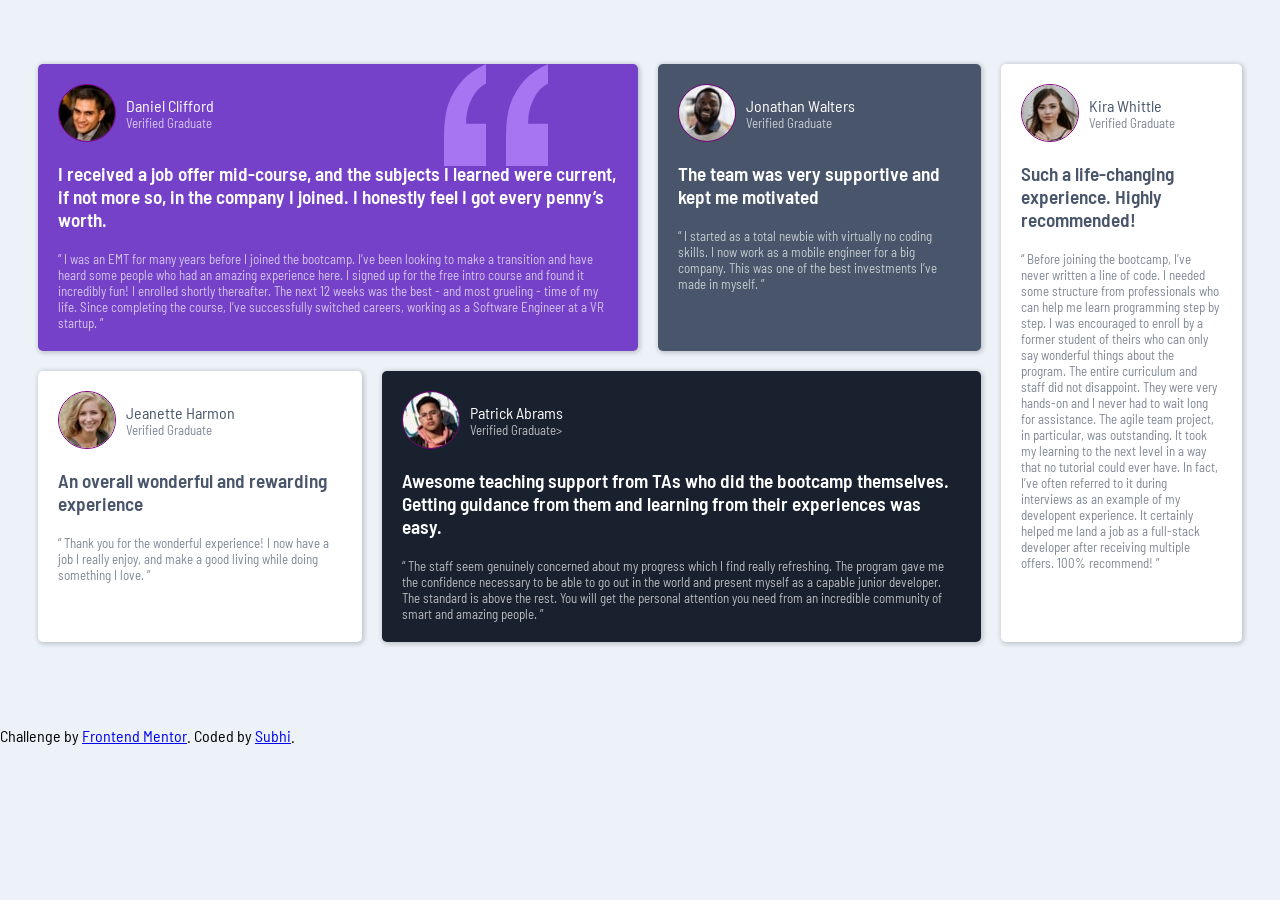
==== index.html @ 773f926d "First commit-Use Flexbox, HTML, CSS" ====
<!DOCTYPE html>
<html lang="en">
<head>
  <meta charset="UTF-8">
  <meta name="viewport" content="width=device-width, initial-scale=1.0"> <!-- displays site properly based on user's device -->
  <link rel="stylesheet" href="styles.css">
  <link rel="icon" type="image/png" sizes="32x32" href="./images/favicon-32x32.png">
  <!--35.look at step 35-->
  <link rel="preconnect" href="https://fonts.googleapis.com">
  <link rel="preconnect" href="https://fonts.gstatic.com" crossorigin>
  <link href="https://fonts.googleapis.com/css2?family=Barlow+Semi+Condensed:wght@500;600&family=Karla:wght@400;700&family=Roboto+Slab:wght@400;900&display=swap" rel="stylesheet">
  <title>Testimonial Challenge</title> <!--1.Title name-->
  <!--2.Remove inline CSS-->
</head>
<body>
  <div id="main-container"> <!--3.Create five dives for 5 texts-->
    <!--11.Create main-containter-left 1,2,3,4-->
    <div id="sub-container-left">
      <!--12.Create two divs top (1,2) and bottom(3,4) -->
      <div id="left-top">
        <!--24. Add the profile picture and the text-->
        <div id="testimonial-1" class="grid-item">
          <!--42.Add the bg-pattern-quotation.svg-->
          <img id="quote" src="./images/bg-pattern-quotation.svg" alt="bg-pattern-quotation">
          <!---25.look at step 25-->
          <div class="header">
            <img src="./images/image-daniel.jpg" alt="Daniel profile picture">
            <div class="header-text">
              <p class="name">Daniel Clifford</p>
              <p>Verified Graduate</p>
            </div>
          </div>
          <h3>I received a job offer mid-course, and the subjects I learned were current, if not more so, 
          in the company I joined. I honestly feel I got every penny’s worth.</h3>
          <p>“ I was an EMT for many years before I joined the bootcamp. I’ve been looking to make a 
          transition and have heard some people who had an amazing experience here. I signed up 
          for the free intro course and found it incredibly fun! I enrolled shortly thereafter. 
          The next 12 weeks was the best - and most grueling - time of my life. Since completing 
          the course, I’ve successfully switched careers, working as a Software Engineer at a VR startup. ”</p>
          </div>
        <div id="testimonial-2" class="grid-item">
          <!--29. Set the same stucture for the rest-->
          <div class="header">
            <img src="./images/image-jonathan.jpg" alt="Jonathan profile picture">
            <div class="header-text">
              <p class="name">Jonathan Walters</p>
              <p>Verified Graduate</p>
            </div>
          </div>
          <h3>The team was very supportive and kept me motivated</h3>
          <p>“ I started as a total newbie with virtually no coding skills. I now work as a mobile engineer 
          for a big company. This was one of the best investments I’ve made in myself. ”</p>
        </div>
      </div>
      <div id="left-bottom">
        <div id="testimonial-3" class="grid-item">
          <div class="header">
            <img src="./images/image-jeanette.jpg" alt="Jeanette profile picture">
            <div class="header-text">
              <p class="name">Jeanette Harmon</p>
              <p>Verified Graduate</p>
            </div>
          </div>
          <h3>An overall wonderful and rewarding experience</h3>
          <p>“ Thank you for the wonderful experience! I now have a job I really enjoy, and make a good living 
          while doing something I love. ”</p>
        </div>
        <div id="testimonial-4" class="grid-item">
          <div class="header">
            <img src="./images/image-patrick.jpg" alt="Patrick profile picture">
            <div class="header-text">
              <p class="name">Patrick Abrams</p>
              <p>Verified Graduate></p>
            </div>
          </div>
          <h3>Awesome teaching support from TAs who did the bootcamp themselves. Getting guidance from them and 
          learning from their experiences was easy.</h3>
          <p>“ The staff seem genuinely concerned about my progress which I find really refreshing. The program 
          gave me the confidence necessary to be able to go out in the world and present myself as a capable 
          junior developer. The standard is above the rest. You will get the personal attention you need from 
          an incredible community of smart and amazing people. ”</p>
        </div>
      </div>
    </div>
    <div id="testimonial-5" class="grid-item">
      <div class="header">
        <img src="./images/image-kira.jpg" alt="Patrick profile picture">
        <div class="header-text">
          <p class="name">Kira Whittle</p>
          <p>Verified Graduate</p>
        </div>
      </div>
      <h3>Such a life-changing experience. Highly recommended!</h3>
      <p>“ Before joining the bootcamp, I’ve never written a line of code. I needed some structure from 
      professionals who can help me learn programming step by step. I was encouraged to enroll by a former 
      student of theirs who can only say wonderful things about the program. The entire curriculum and staff 
      did not disappoint. They were very hands-on and I never had to wait long for assistance. The agile team 
      project, in particular, was outstanding. It took my learning to the next level in a way that no tutorial 
      could ever have. In fact, I’ve often referred to it during interviews as an example of my developent 
      experience. It certainly helped me land a job as a full-stack developer after receiving multiple offers. 
      100% recommend! ”</p>
    </div>
  </div>
  <div class="attribution">
    Challenge by <a href="https://www.frontendmentor.io?ref=challenge" target="_blank">Frontend Mentor</a>. 
    Coded by <a href="#">Subhi</a>.
  </div>
</body>
</html>
---- styles.css ----
/*5.rule general, set box-sizing: border-box, all margin and padding = 0*/
* {
    box-sizing: border-box;
    margin: 0;
    padding: 0;
}

/*4.Convert hsl (color) to hex code for the background-color of div.
google : rgb to hex */
/*6.make background color : Light grayish blue*/
body {
    background-color: #ecf2f8;
    /*35.Set the font-family, google font(Barlow Semi Condensed, weight 500, 600), add the link in the head element, and sp */
    font-family: 'Barlow Semi Condensed', sans-serif;
}

/*8.Create bid div id container, set the margin for the five divs*/
#main-container {
    padding: 5% 3%; /*5% for top & bottom 3% for left & right*/
}

/*7.set the background-color for each div*/
/*8.set the color of the text*/
#testimonial-1{
background-color: #7541c8;
color: #ffffff;
/*44.Set the container relative to #quote bg-pattern-quotation*/
position: relative;
z-index: 0;
}
#testimonial-2{
background-color: #48556a;
color: #ffffff;
}

#testimonial-3, #testimonial-5 {
    background-color:  #ffffff;
    /*36.Set the color #48556a for paragraphs in 3 & 5*/
    color: #48556a;
}
#testimonial-4{
    background-color: #19212e;
    color: #ffffff;
}

/*9.set the margin bottom and padding for the items, create the class for each item class="grid-item"*/
.grid-item {
    margin-bottom: 20px;
    padding: 20px;
    /*31.Make a ronder corner on each of the cards*/
    border-radius: 5px;
    /*32.Set a drop shadow for each of them, black color and 20% opacity*/
    box-shadow: 1px 1px 5px 1px rgba(0, 0, 0, 0.2) ;
    /*33.Set the font size written in style-guide.md*/
    font-size: 13px;
}

/*37.Set the opacity 70% for the paragraph p (except Names p)in .grid-item, written in style-guide*/
.grid-item p {
    opacity: 70%;
}

/*38.Set the opacity 100% for the paragraph p class="name"(add this class also) in .header*/
.header .name {
    opacity: 100%;
    /*39.Set the font-size for the name*/
    font-size: 1rem;
}

/*25.Styling the images and the text, almost all same design, create commun class,flexbox (img  + text (name & Graduate) div) */
.header {
    display: flex;
    align-items: center; /*26.Align the items on the cross axis*/
    /*28.Set the margin-bottom: 20px; and a space between header and p*/
    margin-bottom: 20px;
    z-index: 3;
    position: relative;
}
/*27.Styling the image, make a rond picture and space between picture and the header text: margin-right: 10px; */
.header img {
    border-radius: 50%;
    margin-right: 10px;
    /*40.Set the border of the image*/
    border: 1.5px solid purple;
}

/*30.Set a margin(margin-bottom: 20px;) between the h3 and the text testimonie*/
.grid-item h3 {
    margin-bottom: 20px;
    /*34.Set the font size for h3 in the .grid-item*/
    font-size: 1.2rem;
    /*41.Set the weight of the font*/
    font-weight: 600;
}

/*43.St the style for the quote bg-pattern-quotation, position*/
#quote{
    position: absolute;
    right: 15%;
    top: 0;
    /*45.Set the quote stands at behind of the p and testimonial-1 set to z-index: 0 and header z-index:3 and postion: relative*/
    z-index: 1;
}
/*10. Create a breakpoint, responsive*/
@media (min-width: 576px){

    /*23.Refactoring & cleaning the code, and saved the file(style.css before refactoring)*/
    #main-container,
    #sub-container-left, 
    #left-top, 
    #left-bottom{
        display: flex;
    }
    /*13.Make div-5 occupy 25% of in div main-container, sub-left 75%*/
    /*19.Change to the 20%*/
    #testimonial-5 {
        flex-basis: 20%;
    }
    /*15.Make the div sub-left flex and direction vertical to control using flexbox to distribute the top and bottom divs, justify-content, align-items*/
    #sub-container-left {
        flex-direction: column;
        /*18.Set sub-left div occupy 80%*/
        flex-basis: 80%;
    }
    /*14.Make display: flex; the 2 divs top & bottom the aligning of divs 1,2 (50%) & 3,4 (50%) */
    #left-top, #left-bottom {
    flex-basis: 50%;
    }
    #main-container {
        /*17.Set max-width for the big screen and make the items in the center of main-container*/
        /*20.Change the max-width to 900px*/
        /*46.Put the max-width 1440px in the style-guide*/
        max-width: 1440px;
        margin: 0 auto;
    }
  
    /*16.Justify the items 1 75%,2 25% & 3 25%, 4 75%*/
    #testimonial-1, #testimonial-4{
        /*21.Adjusting the items again: 1 65%, 2 35% & 3 35%, 4 65%*/
        flex-basis: 65%;
    }
    #testimonial-2, #testimonial-3 {
        flex-basis: 35%;
    }

    /*22.Make a margin on the right for div 1,2,3,4 and 5*/
    #sub-container-left .grid-item {
        margin-right: 20px;
    }
   
}
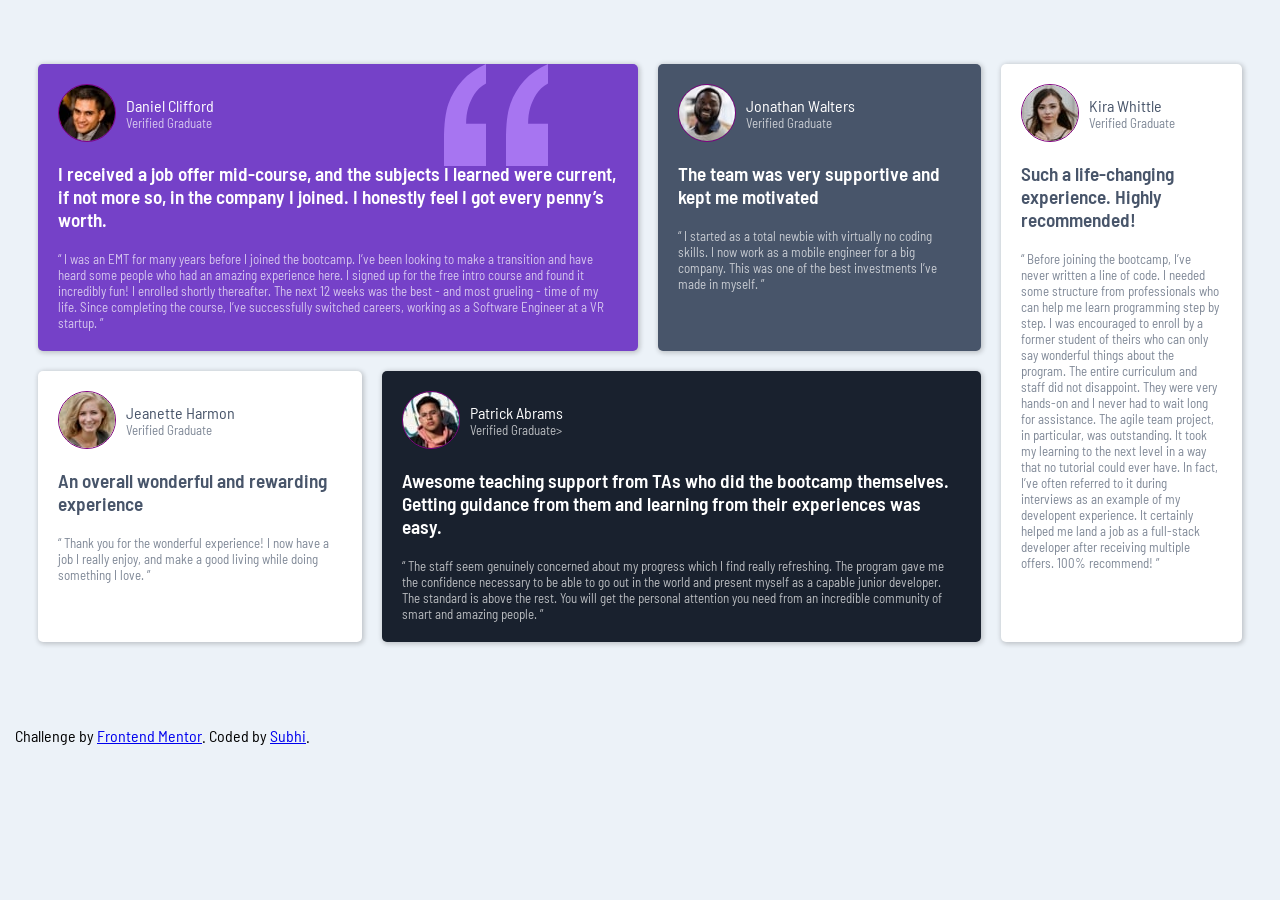
==== commit 551acd56: "Update index.html" ====
--- a/index.html
+++ b/index.html
@@ -2,27 +2,20 @@
 <html lang="en">
 <head>
   <meta charset="UTF-8">
-  <meta name="viewport" content="width=device-width, initial-scale=1.0"> <!-- displays site properly based on user's device -->
+  <meta name="viewport" content="width=device-width, initial-scale=1.0"> 
   <link rel="stylesheet" href="styles.css">
   <link rel="icon" type="image/png" sizes="32x32" href="./images/favicon-32x32.png">
-  <!--35.look at step 35-->
   <link rel="preconnect" href="https://fonts.googleapis.com">
   <link rel="preconnect" href="https://fonts.gstatic.com" crossorigin>
   <link href="https://fonts.googleapis.com/css2?family=Barlow+Semi+Condensed:wght@500;600&family=Karla:wght@400;700&family=Roboto+Slab:wght@400;900&display=swap" rel="stylesheet">
-  <title>Testimonial Challenge</title> <!--1.Title name-->
-  <!--2.Remove inline CSS-->
+  <title>Testimonial Challenge</title> 
 </head>
 <body>
-  <div id="main-container"> <!--3.Create five dives for 5 texts-->
-    <!--11.Create main-containter-left 1,2,3,4-->
+  <div id="main-container">
     <div id="sub-container-left">
-      <!--12.Create two divs top (1,2) and bottom(3,4) -->
       <div id="left-top">
-        <!--24. Add the profile picture and the text-->
         <div id="testimonial-1" class="grid-item">
-          <!--42.Add the bg-pattern-quotation.svg-->
           <img id="quote" src="./images/bg-pattern-quotation.svg" alt="bg-pattern-quotation">
-          <!---25.look at step 25-->
           <div class="header">
             <img src="./images/image-daniel.jpg" alt="Daniel profile picture">
             <div class="header-text">
@@ -39,7 +32,6 @@
           the course, I’ve successfully switched careers, working as a Software Engineer at a VR startup. ”</p>
           </div>
         <div id="testimonial-2" class="grid-item">
-          <!--29. Set the same stucture for the rest-->
           <div class="header">
             <img src="./images/image-jonathan.jpg" alt="Jonathan profile picture">
             <div class="header-text">
@@ -101,9 +93,11 @@
       100% recommend! ”</p>
     </div>
   </div>
-  <div class="attribution">
-    Challenge by <a href="https://www.frontendmentor.io?ref=challenge" target="_blank">Frontend Mentor</a>. 
-    Coded by <a href="#">Subhi</a>.
+  
+  <div class="attribution" id="challenger">
+    Challenge by <a href="https://www.frontendmentor.io?ref=challenge" target="_blank" id="fm">Frontend Mentor</a>. 
+    Coded by <a href="https://github.com/Subhi-DaJava/testimonials-grid-challenge-fronted-mentor" id="author">Subhi</a>.
   </div>
+
 </body>
-</html>+</html>
--- a/styles.css
+++ b/styles.css
@@ -1,30 +1,21 @@
-/*5.rule general, set box-sizing: border-box, all margin and padding = 0*/
 * {
     box-sizing: border-box;
     margin: 0;
     padding: 0;
 }
 
-/*4.Convert hsl (color) to hex code for the background-color of div.
-google : rgb to hex */
-/*6.make background color : Light grayish blue*/
 body {
     background-color: #ecf2f8;
-    /*35.Set the font-family, google font(Barlow Semi Condensed, weight 500, 600), add the link in the head element, and sp */
     font-family: 'Barlow Semi Condensed', sans-serif;
 }
 
-/*8.Create bid div id container, set the margin for the five divs*/
 #main-container {
-    padding: 5% 3%; /*5% for top & bottom 3% for left & right*/
+    padding: 5% 3%; 
 }
 
-/*7.set the background-color for each div*/
-/*8.set the color of the text*/
 #testimonial-1{
 background-color: #7541c8;
 color: #ffffff;
-/*44.Set the container relative to #quote bg-pattern-quotation*/
 position: relative;
 z-index: 0;
 }
@@ -35,7 +26,6 @@
 
 #testimonial-3, #testimonial-5 {
     background-color:  #ffffff;
-    /*36.Set the color #48556a for paragraphs in 3 & 5*/
     color: #48556a;
 }
 #testimonial-4{
@@ -43,110 +33,92 @@
     color: #ffffff;
 }
 
-/*9.set the margin bottom and padding for the items, create the class for each item class="grid-item"*/
 .grid-item {
     margin-bottom: 20px;
     padding: 20px;
-    /*31.Make a ronder corner on each of the cards*/
     border-radius: 5px;
-    /*32.Set a drop shadow for each of them, black color and 20% opacity*/
     box-shadow: 1px 1px 5px 1px rgba(0, 0, 0, 0.2) ;
-    /*33.Set the font size written in style-guide.md*/
     font-size: 13px;
 }
 
-/*37.Set the opacity 70% for the paragraph p (except Names p)in .grid-item, written in style-guide*/
 .grid-item p {
     opacity: 70%;
 }
 
-/*38.Set the opacity 100% for the paragraph p class="name"(add this class also) in .header*/
 .header .name {
     opacity: 100%;
-    /*39.Set the font-size for the name*/
     font-size: 1rem;
 }
 
-/*25.Styling the images and the text, almost all same design, create commun class,flexbox (img  + text (name & Graduate) div) */
 .header {
     display: flex;
-    align-items: center; /*26.Align the items on the cross axis*/
-    /*28.Set the margin-bottom: 20px; and a space between header and p*/
+    align-items: center; 
     margin-bottom: 20px;
     z-index: 3;
     position: relative;
 }
-/*27.Styling the image, make a rond picture and space between picture and the header text: margin-right: 10px; */
 .header img {
     border-radius: 50%;
     margin-right: 10px;
-    /*40.Set the border of the image*/
     border: 1.5px solid purple;
 }
 
-/*30.Set a margin(margin-bottom: 20px;) between the h3 and the text testimonie*/
 .grid-item h3 {
     margin-bottom: 20px;
-    /*34.Set the font size for h3 in the .grid-item*/
     font-size: 1.2rem;
-    /*41.Set the weight of the font*/
     font-weight: 600;
 }
 
-/*43.St the style for the quote bg-pattern-quotation, position*/
 #quote{
     position: absolute;
     right: 15%;
     top: 0;
-    /*45.Set the quote stands at behind of the p and testimonial-1 set to z-index: 0 and header z-index:3 and postion: relative*/
     z-index: 1;
 }
-/*10. Create a breakpoint, responsive*/
+#challenger {
+    margin-left: 25px;
+    margin-bottom: 5px;
+    position: absolute;
+    top: 0.2px;
+}
+
 @media (min-width: 576px){
+    #challenger {
+        position: relative;
+        right: 10px;
+        bottom: 5px;
+    }
 
-    /*23.Refactoring & cleaning the code, and saved the file(style.css before refactoring)*/
     #main-container,
     #sub-container-left, 
     #left-top, 
     #left-bottom{
         display: flex;
     }
-    /*13.Make div-5 occupy 25% of in div main-container, sub-left 75%*/
-    /*19.Change to the 20%*/
     #testimonial-5 {
         flex-basis: 20%;
     }
-    /*15.Make the div sub-left flex and direction vertical to control using flexbox to distribute the top and bottom divs, justify-content, align-items*/
     #sub-container-left {
         flex-direction: column;
-        /*18.Set sub-left div occupy 80%*/
         flex-basis: 80%;
     }
-    /*14.Make display: flex; the 2 divs top & bottom the aligning of divs 1,2 (50%) & 3,4 (50%) */
     #left-top, #left-bottom {
     flex-basis: 50%;
     }
     #main-container {
-        /*17.Set max-width for the big screen and make the items in the center of main-container*/
-        /*20.Change the max-width to 900px*/
-        /*46.Put the max-width 1440px in the style-guide*/
         max-width: 1440px;
         margin: 0 auto;
     }
   
-    /*16.Justify the items 1 75%,2 25% & 3 25%, 4 75%*/
     #testimonial-1, #testimonial-4{
-        /*21.Adjusting the items again: 1 65%, 2 35% & 3 35%, 4 65%*/
         flex-basis: 65%;
     }
     #testimonial-2, #testimonial-3 {
         flex-basis: 35%;
     }
-
-    /*22.Make a margin on the right for div 1,2,3,4 and 5*/
     #sub-container-left .grid-item {
         margin-right: 20px;
     }
-   
+ 
 }
 
